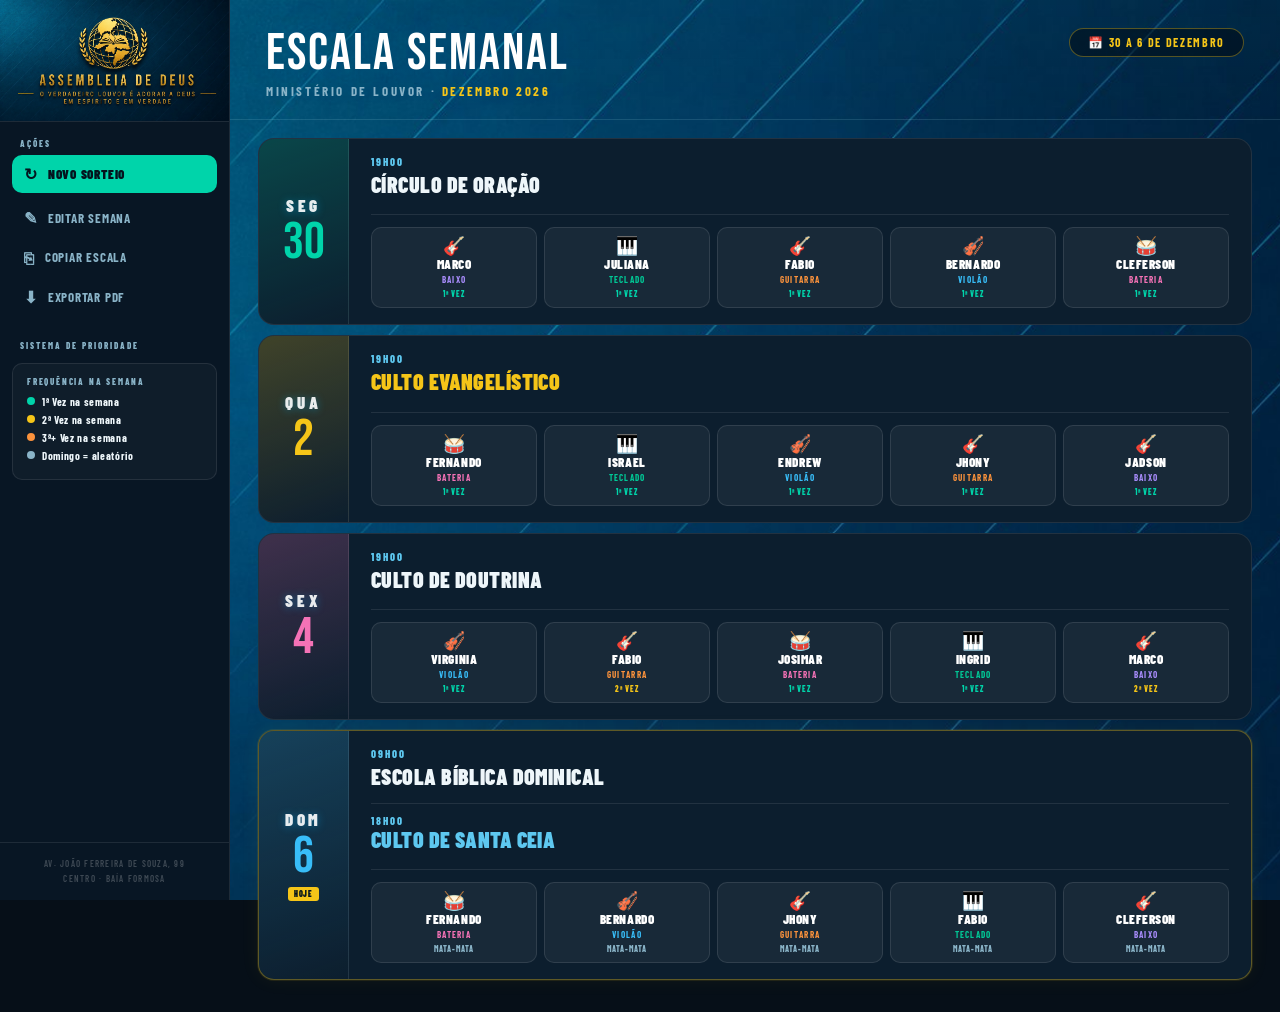
==== index.html @ 4bba41b4 "subindo projeto" ====
<!DOCTYPE html>
<html lang="pt-BR">
<head>
<meta charset="UTF-8">
<meta name="viewport" content="width=device-width, initial-scale=1.0">
<title>Escala Semanal – Assembleia de Deus</title>
<link href="https://fonts.googleapis.com/css2?family=Bebas+Neue&family=Barlow+Condensed:wght@400;600;700;800;900&family=Barlow:wght@400;500;600;700&display=swap" rel="stylesheet">
<link rel="stylesheet" href="style.css">
</head>
<body>

<div class="app-shell">

<!-- ══ SIDEBAR ══ -->
<aside class="sidebar">
  <div class="sidebar-logo" style="padding:0; border-bottom: 1px solid var(--border);">
    <img src="[data-uri]" alt="Assembleia de Deus" style="width:100%; display:block; object-fit:cover; border-radius:0;">
  </div>

  <div class="sidebar-section">
    <div class="sidebar-label">Ações</div>
    <button class="sidebar-btn primary" onclick="gerarEscala()">
      <span class="sb-icon">↻</span> Novo Sorteio
    </button>
    <button class="sidebar-btn" onclick="abrirDrawer()">
      <span class="sb-icon">✎</span> Editar Semana
    </button>
    <button class="sidebar-btn" onclick="copiarEscala()">
      <span class="sb-icon">⎘</span> Copiar Escala
    </button>
    <button class="sidebar-btn" onclick="exportarPDF()">
      <span class="sb-icon">⬇</span> Exportar PDF
    </button>
  </div>

  <div class="sidebar-section">
    <div class="sidebar-label">Sistema de Prioridade</div>
  </div>
  <div class="sidebar-legend">
    <div class="legend-title">Frequência na semana</div>
    <div class="legend-item"><span class="legend-dot" style="background:#00d4aa"></span>1ª Vez na semana</div>
    <div class="legend-item"><span class="legend-dot" style="background:#f5c518"></span>2ª Vez na semana</div>
    <div class="legend-item"><span class="legend-dot" style="background:#fb923c"></span>3ª+ Vez na semana</div>
    <div class="legend-item"><span class="legend-dot" style="background:#8ab4c8"></span>Domingo = aleatório</div>
  </div>

  <div class="sidebar-footer">
    Av. João Ferreira de Souza, 99<br>Centro · Baía Formosa
  </div>
</aside>


<!-- ══ MAIN ══ -->
<div class="main">

  <!-- Mobile Header -->
  <div class="mobile-header">
    <div class="mobile-church">Assembleia de Deus · Baía Formosa</div>
    <div class="mobile-title">ESCALA SEMANAL</div>
    <div class="mobile-meta" id="data-badge-mobile">📅 —</div>
  </div>

  <!-- Desktop Page Header -->
  <div class="page-header">
    <div class="page-header-left">
      <div class="main-title">ESCALA SEMANAL</div>
      <div class="main-subtitle">Ministério de Louvor · <span class="hl" id="mes-label">AGOSTO</span></div>
    </div>
    <div class="main-badge" id="data-badge">📅 —</div>
  </div>

  <!-- Cards -->
  <div class="content-area" id="rows"></div>

</div><!-- /main -->

</div><!-- /app-shell -->

<!-- Mobile Bottom Nav -->
<nav class="mobile-nav">
  <button class="nav-btn primary" onclick="gerarEscala()">
    <span class="nav-icon">↻</span>Sortear
  </button>
  <button class="nav-btn" onclick="abrirDrawer()">
    <span class="nav-icon">✎</span>Editar
  </button>
  <button class="nav-btn" onclick="copiarEscala()">
    <span class="nav-icon">⎘</span>Copiar
  </button>
  <button class="nav-btn" onclick="exportarPDF()">
    <span class="nav-icon">⬇</span>PDF
  </button>
</nav>

<!-- DRAWER DE EDIÇÃO -->
<div class="drawer-overlay" id="drawer-overlay" onclick="fecharDrawerFora(event)">
  <div class="drawer" id="drawer">
    <div class="drawer-header">
      <div class="drawer-title">✎ EDITAR SEMANA</div>
      <button class="drawer-close" onclick="fecharDrawer()">✕</button>
    </div>
    <div class="day-tabs" id="day-tabs"></div>
    <div class="drawer-body" id="drawer-body"></div>
  </div>
</div>

<div class="overlay" id="overlay"></div>
<div id="print-area"></div>
<div class="toast" id="toast"></div>

<script src="script.js"></script>
</body>
</html>
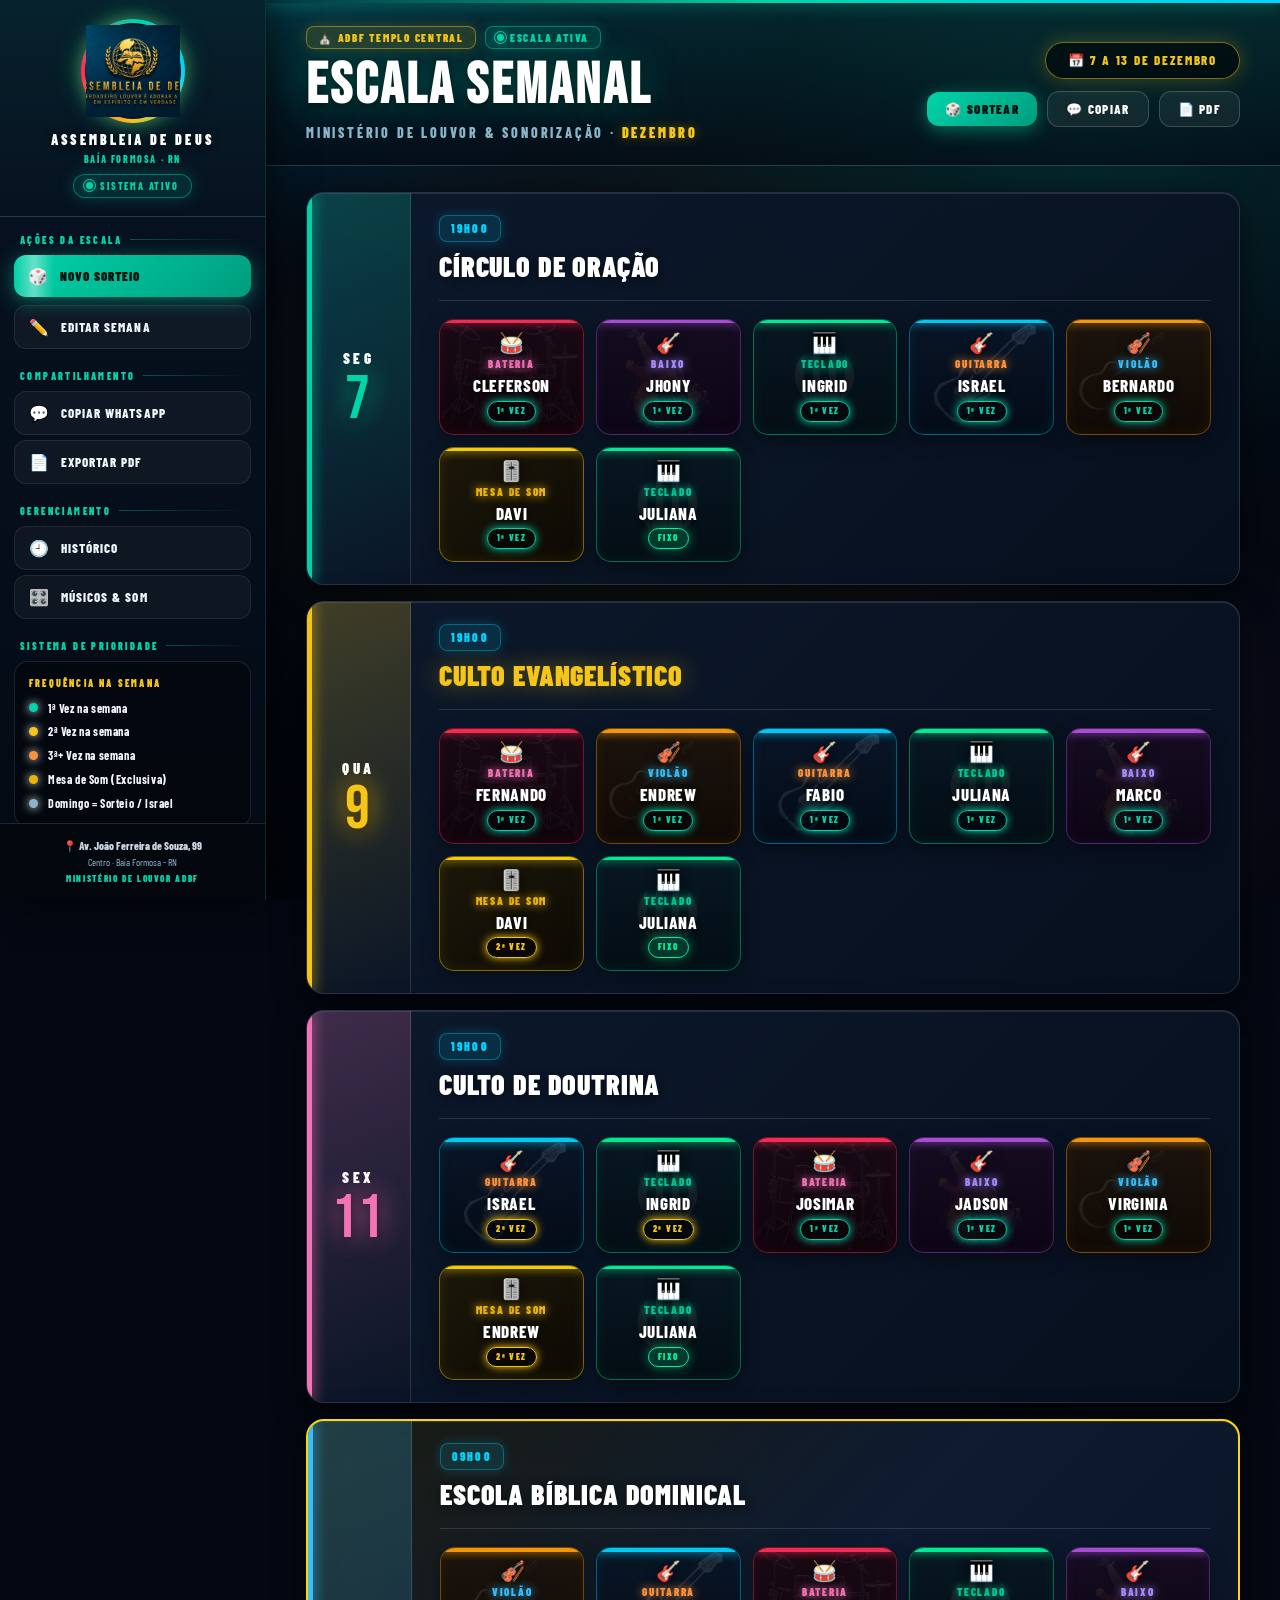
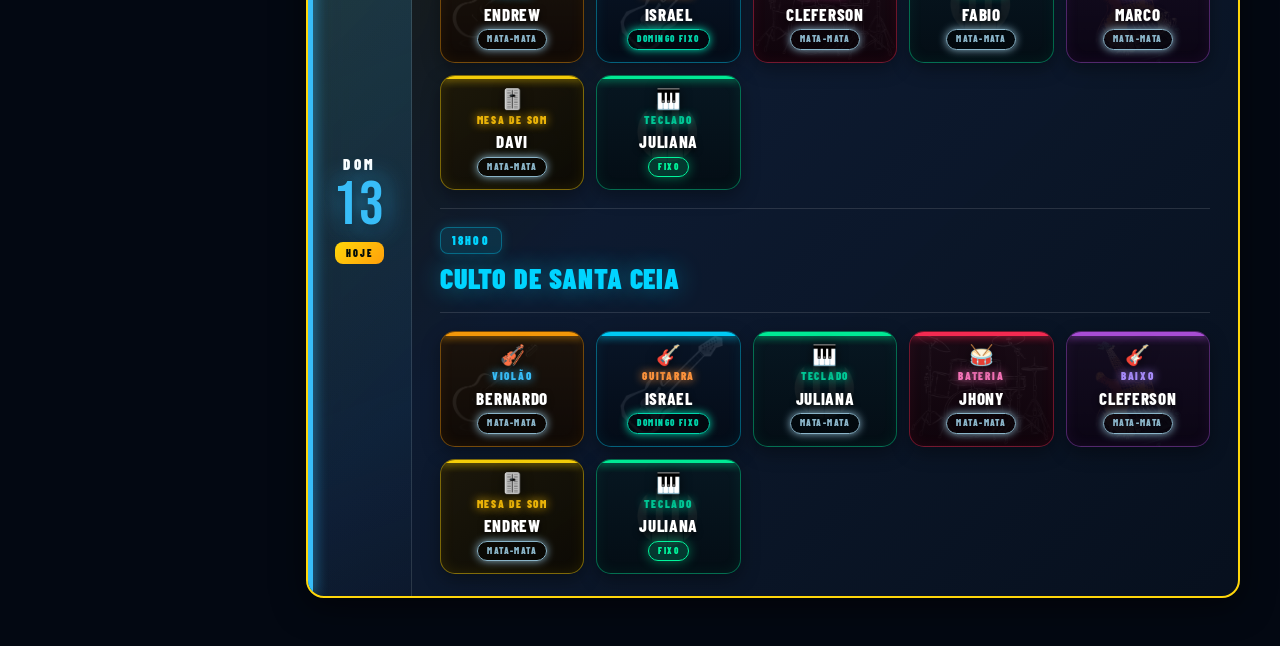
==== commit 6e124318: "Atualizacao visual e animacoes da escala de musicos" ====
--- a/index.html
+++ b/index.html
@@ -4,51 +4,1740 @@
 <meta charset="UTF-8">
 <meta name="viewport" content="width=device-width, initial-scale=1.0">
 <title>Escala Semanal – Assembleia de Deus</title>
-<link href="https://fonts.googleapis.com/css2?family=Bebas+Neue&family=Barlow+Condensed:wght@400;600;700;800;900&family=Barlow:wght@400;500;600;700&display=swap" rel="stylesheet">
+<link href="https://fonts.googleapis.com/css2?family=Bebas+Neue&family=Barlow+Condensed:wght@400;600;700;800;900&family=Barlow:ital,wght@0,400;0,600;0,700;1,400&display=swap" rel="stylesheet">
 <link rel="stylesheet" href="style.css">
+
+<!-- ══ TEMA ULTRA-PROFISSIONAL ANIMADO ADBF PRO ══ -->
+<style id="pro-visual-theme">
+/* ============================================================
+   ASSEMBLEIA DE DEUS · BAÍA FORMOSA - ESCALA DE MÚSICOS
+   ULTRA-PROFESSIONAL NEON GLASS STUDIO v4.0
+============================================================ */
+
+/* ── GOOGLE FONTS ── */
+@import url('https://fonts.googleapis.com/css2?family=Bebas+Neue&family=Barlow+Condensed:wght@400;600;700;800;900&family=Barlow:ital,wght@0,400;0,600;0,700;0,800;1,400&display=swap');
+
+/* ── DESIGN TOKENS ── */
+:root {
+  --teal:          #00d4aa;
+  --teal-glow:     rgba(0, 212, 170, 0.45);
+  --teal-dim:      rgba(0, 212, 170, 0.14);
+  --gold:          #f5c518;
+  --gold-glow:     rgba(245, 197, 24, 0.45);
+  --gold-dim:      rgba(245, 197, 24, 0.14);
+  --blue-lt:       #00d4ff;
+  --blue-glow:     rgba(0, 212, 255, 0.45);
+  --amber:         #ff9f0a;
+  --rose:          #ff2d55;
+  --purple:        #af52de;
+  --orange:        #fb923c;
+  --emerald:       #00f59b;
+  --text:          #f0f6fc;
+  --muted:         #8ab4c8;
+  --border:        rgba(255, 255, 255, 0.12);
+  --border-bright: rgba(255, 255, 255, 0.25);
+  --bg:            #04090f;
+  --bg-card:       rgba(11, 24, 42, 0.88);
+  --bg-card-hover: rgba(16, 32, 56, 0.96);
+  --bg-side:       #060f1c;
+  --radius:        18px;
+  --radius-sm:     12px;
+  --sidebar-w:     266px;
+  --nav-h:         66px;
+  --transition:    0.22s cubic-bezier(0.16, 1, 0.3, 1);
+}
+
+/* ── RESET ── */
+*, *::before, *::after {
+  box-sizing: border-box;
+  margin: 0;
+  padding: 0;
+}
+
+html { height: 100%; }
+
+body {
+  background-color: #030812;
+  background-image:
+    radial-gradient(ellipse 80% 50% at 15% 0%, rgba(0, 212, 255, 0.16) 0%, transparent 60%),
+    radial-gradient(ellipse 70% 60% at 85% 15%, rgba(0, 212, 170, 0.14) 0%, transparent 60%),
+    radial-gradient(ellipse 60% 70% at 50% 50%, rgba(245, 197, 24, 0.08) 0%, transparent 60%),
+    radial-gradient(ellipse 50% 50% at 80% 85%, rgba(175, 82, 222, 0.10) 0%, transparent 60%),
+    linear-gradient(180deg, #050d1a 0%, #02050b 100%);
+  background-attachment: fixed;
+  font-family: 'Barlow', sans-serif;
+  color: var(--text);
+  min-height: 100vh;
+  overflow-x: hidden;
+  line-height: 1.4;
+}
+
+/* ── SCROLLBAR ── */
+::-webkit-scrollbar { width: 6px; height: 6px; }
+::-webkit-scrollbar-track { background: rgba(0,0,0,0.2); }
+::-webkit-scrollbar-thumb { background: rgba(0, 212, 170, 0.35); border-radius: 4px; }
+::-webkit-scrollbar-thumb:hover { background: rgba(0, 212, 170, 0.65); }
+
+/* ── GLOBAL OVERLAY ── */
+.overlay {
+  display: none;
+  position: fixed;
+  inset: 0;
+  background: rgba(0, 0, 0, 0.78);
+  backdrop-filter: blur(10px);
+  z-index: 350;
+}
+.overlay.open { display: block; }
+
+/* ============================================================
+   KEYFRAME ANIMATIONS
+============================================================ */
+
+@keyframes rotateRing {
+  0%   { transform: rotate(0deg); }
+  100% { transform: rotate(360deg); }
+}
+
+@keyframes floatLogo {
+  0%, 100% { transform: translateY(0); }
+  50%       { transform: translateY(-5px); }
+}
+
+@keyframes pulseRadar {
+  0%   { transform: scale(1); opacity: 0.9; }
+  50%  { transform: scale(1.8); opacity: 0; }
+  100% { transform: scale(1); opacity: 0; }
+}
+
+@keyframes pulseDot {
+  0%, 100% { transform: scale(1); opacity: 1; }
+  50%       { transform: scale(1.4); opacity: 0.7; }
+}
+
+@keyframes pulseHoje {
+  0%, 100% {
+    box-shadow: 0 0 0 0 rgba(245, 197, 24, 0.6), 0 0 25px rgba(245, 197, 24, 0.4);
+    transform: scale(1);
+  }
+  50% {
+    box-shadow: 0 0 0 6px rgba(245, 197, 24, 0), 0 0 38px rgba(245, 197, 24, 0.65);
+    transform: scale(1.05);
+  }
+}
+
+@keyframes hojeCardGlow {
+  0%, 100% {
+    box-shadow: 0 0 30px rgba(245, 197, 24, 0.25), inset 0 0 15px rgba(245, 197, 24, 0.06);
+    border-color: rgba(245, 197, 24, 0.65);
+  }
+  50% {
+    box-shadow: 0 0 50px rgba(245, 197, 24, 0.45), inset 0 0 25px rgba(245, 197, 24, 0.14);
+    border-color: rgba(245, 197, 24, 0.95);
+  }
+}
+
+@keyframes laserBorder {
+  0%   { background-position: 0% 50%; }
+  100% { background-position: 200% 50%; }
+}
+
+@keyframes buttonShimmer {
+  0%   { transform: translateX(-120%) rotate(25deg); }
+  35%  { transform: translateX(220%) rotate(25deg); }
+  100% { transform: translateX(220%) rotate(25deg); }
+}
+
+@keyframes bounceToast {
+  0%   { opacity: 0; transform: translateX(-50%) translateY(30px) scale(0.9); }
+  60%  { opacity: 1; transform: translateX(-50%) translateY(-5px) scale(1.03); }
+  100% { opacity: 1; transform: translateX(-50%) translateY(0) scale(1); }
+}
+
+@keyframes modalPop {
+  from { transform: scale(0.92) translateY(16px); opacity: 0; }
+  to   { transform: scale(1) translateY(0); opacity: 1; }
+}
+
+@keyframes slideUp {
+  from { transform: translateY(100%); opacity: 0; }
+  to   { transform: translateY(0); opacity: 1; }
+}
+
+/* ============================================================
+   APP LAYOUT — SIDEBAR & MAIN
+============================================================ */
+.app-shell {
+  display: flex;
+  min-height: 100vh;
+}
+
+/* ── SIDEBAR ── */
+.sidebar {
+  width: var(--sidebar-w);
+  flex-shrink: 0;
+  background: linear-gradient(180deg, #071322 0%, #040a14 100%);
+  border-right: 1.5px solid rgba(0, 212, 170, 0.18);
+  display: flex;
+  flex-direction: column;
+  position: fixed;
+  top: 0; left: 0; bottom: 0;
+  z-index: 100;
+  box-shadow: 6px 0 35px rgba(0, 0, 0, 0.65);
+}
+
+/* Sidebar Brand with Spectacular Glowing Rotating Ring */
+.sidebar-brand {
+  padding: 24px 18px 18px;
+  border-bottom: 1px solid var(--border);
+  display: flex;
+  flex-direction: column;
+  align-items: center;
+  text-align: center;
+  background: linear-gradient(180deg, rgba(0, 212, 170, 0.08) 0%, transparent 100%);
+  position: relative;
+}
+
+.sidebar-logo-wrap {
+  width: 94px;
+  height: 94px;
+  border-radius: 50%;
+  position: relative;
+  margin-bottom: 12px;
+  display: flex;
+  align-items: center;
+  justify-content: center;
+  animation: floatLogo 4.5s ease-in-out infinite;
+}
+
+/* The Animated Vibrant Conic Ring */
+.sidebar-logo-wrap::before {
+  content: '';
+  position: absolute;
+  inset: -5px;
+  border-radius: 50%;
+  background: conic-gradient(
+    from 0deg,
+    #00d4aa 0deg,
+    #00d4ff 90deg,
+    #f5c518 180deg,
+    #ff2d55 270deg,
+    #00d4aa 360deg
+  );
+  animation: rotateRing 3.5s linear infinite;
+  box-shadow: 0 0 25px rgba(0, 212, 170, 0.5), 0 0 15px rgba(245, 197, 24, 0.35);
+  z-index: 1;
+}
+
+/* Inner protective border */
+.sidebar-logo-wrap::after {
+  content: '';
+  position: absolute;
+  inset: -1px;
+  border-radius: 50%;
+  background: #071322;
+  z-index: 2;
+}
+
+.sidebar-logo-wrap img {
+  position: relative;
+  z-index: 3;
+  width: 92px;
+  height: 92px;
+  border-radius: 50%;
+  object-fit: cover;
+  display: block;
+}
+
+.sidebar-church-title {
+  font-family: 'Barlow Condensed', sans-serif;
+  font-size: 14px;
+  font-weight: 900;
+  letter-spacing: 0.22em;
+  text-transform: uppercase;
+  color: #ffffff;
+  text-shadow: 0 2px 10px rgba(0,0,0,0.7);
+}
+
+.sidebar-church-sub {
+  font-family: 'Barlow Condensed', sans-serif;
+  font-size: 10px;
+  font-weight: 800;
+  letter-spacing: 0.16em;
+  text-transform: uppercase;
+  color: var(--teal);
+  margin-top: 2px;
+}
+
+.sidebar-status-pill {
+  display: inline-flex;
+  align-items: center;
+  gap: 7px;
+  background: rgba(0, 212, 170, 0.12);
+  border: 1.5px solid rgba(0, 212, 170, 0.45);
+  border-radius: 100px;
+  padding: 4px 12px;
+  font-family: 'Barlow Condensed', sans-serif;
+  font-size: 10px;
+  font-weight: 800;
+  letter-spacing: 0.18em;
+  text-transform: uppercase;
+  color: var(--teal);
+  margin-top: 8px;
+  box-shadow: 0 0 16px rgba(0, 212, 170, 0.25);
+}
+
+.pulse-dot {
+  width: 7px;
+  height: 7px;
+  border-radius: 50%;
+  background: var(--teal);
+  box-shadow: 0 0 10px var(--teal);
+  animation: pulseDot 1.6s ease-in-out infinite;
+  flex-shrink: 0;
+  position: relative;
+}
+.pulse-dot::after {
+  content: '';
+  position: absolute;
+  inset: -3px;
+  border-radius: 50%;
+  border: 1.5px solid var(--teal);
+  animation: pulseRadar 1.6s ease-out infinite;
+}
+
+/* Sidebar Scrollable Body */
+.sidebar-scrollable {
+  flex: 1;
+  overflow-y: auto;
+  padding: 16px 14px;
+}
+
+.sidebar-section {
+  margin-bottom: 20px;
+}
+
+.sidebar-label {
+  font-family: 'Barlow Condensed', sans-serif;
+  font-size: 10px;
+  font-weight: 900;
+  letter-spacing: 0.24em;
+  text-transform: uppercase;
+  color: var(--teal);
+  margin-bottom: 8px;
+  padding: 0 6px;
+  display: flex;
+  align-items: center;
+  gap: 8px;
+}
+.sidebar-label::after {
+  content: '';
+  flex: 1;
+  height: 1px;
+  background: linear-gradient(90deg, rgba(0, 212, 170, 0.35), transparent);
+}
+
+/* Sidebar Buttons */
+.sidebar-btn {
+  display: flex;
+  align-items: center;
+  gap: 11px;
+  width: 100%;
+  padding: 11px 14px;
+  border-radius: 12px;
+  background: rgba(255, 255, 255, 0.04);
+  border: 1px solid rgba(255, 255, 255, 0.08);
+  font-family: 'Barlow Condensed', sans-serif;
+  font-size: 13px;
+  font-weight: 800;
+  letter-spacing: 0.08em;
+  text-transform: uppercase;
+  color: var(--text);
+  cursor: pointer;
+  transition: all var(--transition);
+  text-align: left;
+  margin-bottom: 5px;
+  position: relative;
+  overflow: hidden;
+}
+.sidebar-btn::before {
+  content: '';
+  position: absolute;
+  left: 0; top: 0; bottom: 0;
+  width: 4px;
+  background: var(--teal);
+  border-radius: 0 4px 4px 0;
+  transform: scaleY(0);
+  transition: transform var(--transition);
+}
+.sidebar-btn:hover {
+  background: rgba(255, 255, 255, 0.10);
+  border-color: rgba(0, 212, 170, 0.45);
+  color: #ffffff;
+  transform: translateX(5px);
+  box-shadow: 0 4px 18px rgba(0,0,0,0.3);
+}
+.sidebar-btn:hover::before {
+  transform: scaleY(1);
+}
+
+/* Primary "Novo Sorteio" Button with Living Glow & Shimmer */
+.sidebar-btn.primary {
+  background: linear-gradient(135deg, #00d4aa 0%, #009d7e 100%);
+  color: #02120e;
+  font-weight: 900;
+  border: none;
+  box-shadow: 0 4px 20px rgba(0, 212, 170, 0.45);
+  margin-bottom: 8px;
+  position: relative;
+}
+.sidebar-btn.primary::after {
+  content: '';
+  position: absolute;
+  top: 0; left: 0; width: 40px; height: 100%;
+  background: linear-gradient(90deg, transparent, rgba(255,255,255,0.4), transparent);
+  animation: buttonShimmer 4s ease-in-out infinite;
+}
+.sidebar-btn.primary:hover {
+  filter: brightness(1.15);
+  transform: translateX(0) translateY(-2px);
+  box-shadow: 0 8px 28px rgba(0, 212, 170, 0.65);
+}
+.sidebar-btn.primary::before { display: none; }
+
+.sidebar-btn.btn-share:hover {
+  border-color: rgba(0, 212, 255, 0.5);
+  background: rgba(0, 212, 255, 0.10);
+}
+.sidebar-btn.btn-share:hover::before {
+  background: var(--blue-lt);
+}
+
+.sidebar-btn .sb-icon {
+  font-size: 16px;
+  flex-shrink: 0;
+  transition: transform var(--transition);
+}
+.sidebar-btn:hover .sb-icon {
+  transform: scale(1.22);
+}
+
+/* Legend block */
+.sidebar-legend {
+  padding: 14px 14px;
+  background: rgba(0, 0, 0, 0.35);
+  border: 1px solid rgba(255, 255, 255, 0.10);
+  border-radius: 14px;
+}
+.legend-title {
+  font-family: 'Barlow Condensed', sans-serif;
+  font-size: 10px;
+  font-weight: 900;
+  letter-spacing: 0.22em;
+  text-transform: uppercase;
+  color: var(--gold);
+  margin-bottom: 10px;
+}
+.legend-item {
+  display: flex;
+  align-items: center;
+  gap: 10px;
+  font-family: 'Barlow Condensed', sans-serif;
+  font-size: 12px;
+  font-weight: 700;
+  letter-spacing: 0.05em;
+  color: var(--text);
+  margin-bottom: 7px;
+}
+.legend-item:last-child { margin-bottom: 0; }
+.legend-dot {
+  width: 9px;
+  height: 9px;
+  border-radius: 50%;
+  flex-shrink: 0;
+  box-shadow: 0 0 10px currentColor;
+}
+
+/* Sidebar Footer */
+.sidebar-footer {
+  padding: 14px 16px;
+  border-top: 1px solid var(--border);
+  font-family: 'Barlow Condensed', sans-serif;
+  text-align: center;
+  background: rgba(0, 0, 0, 0.35);
+}
+.footer-pin { font-size: 11px; font-weight: 800; color: #cbd5e1; }
+.footer-city { font-size: 10px; color: var(--muted); margin-top: 2px; }
+.footer-sub {
+  font-size: 9px;
+  font-weight: 900;
+  letter-spacing: 0.18em;
+  text-transform: uppercase;
+  color: var(--teal);
+  margin-top: 4px;
+}
+
+/* ============================================================
+   MAIN CONTENT & DESKTOP PAGE HEADER
+============================================================ */
+.main {
+  margin-left: var(--sidebar-w);
+  flex: 1;
+  display: flex;
+  flex-direction: column;
+  min-height: 100vh;
+}
+
+.page-header {
+  padding: 26px 40px 22px;
+  border-bottom: 1.5px solid var(--border);
+  background: linear-gradient(180deg, rgba(0, 212, 170, 0.08) 0%, rgba(3, 8, 18, 0.6) 100%);
+  display: flex;
+  align-items: center;
+  justify-content: space-between;
+  gap: 20px;
+  flex-wrap: wrap;
+  position: relative;
+  overflow: hidden;
+}
+
+/* Glowing Top Laser Line */
+.page-header::before {
+  content: '';
+  position: absolute;
+  top: 0; left: 0; right: 0;
+  height: 3px;
+  background: linear-gradient(
+    90deg,
+    transparent 0%,
+    var(--teal) 25%,
+    var(--blue-lt) 50%,
+    var(--gold) 75%,
+    transparent 100%
+  );
+  background-size: 200% 100%;
+  animation: laserBorder 4s linear infinite;
+  box-shadow: 0 0 16px var(--teal);
+}
+
+.page-header-left {
+  display: flex;
+  flex-direction: column;
+  gap: 3px;
+}
+
+.page-header-badges {
+  display: flex;
+  align-items: center;
+  gap: 9px;
+  margin-bottom: 5px;
+}
+
+.church-tag {
+  font-family: 'Barlow Condensed', sans-serif;
+  font-size: 11px;
+  font-weight: 900;
+  letter-spacing: 0.16em;
+  text-transform: uppercase;
+  color: var(--gold);
+  background: rgba(245, 197, 24, 0.14);
+  border: 1.5px solid rgba(245, 197, 24, 0.45);
+  padding: 3px 11px;
+  border-radius: 8px;
+  box-shadow: 0 0 14px rgba(245, 197, 24, 0.2);
+}
+
+.live-tag {
+  font-family: 'Barlow Condensed', sans-serif;
+  font-size: 11px;
+  font-weight: 900;
+  letter-spacing: 0.16em;
+  text-transform: uppercase;
+  color: var(--teal);
+  background: rgba(0, 212, 170, 0.14);
+  border: 1.5px solid rgba(0, 212, 170, 0.45);
+  padding: 3px 11px;
+  border-radius: 8px;
+  display: inline-flex;
+  align-items: center;
+  gap: 6px;
+  box-shadow: 0 0 14px rgba(0, 212, 170, 0.2);
+}
+
+.main-title {
+  font-family: 'Bebas Neue', sans-serif;
+  font-size: 58px;
+  letter-spacing: 0.05em;
+  color: #ffffff;
+  line-height: 1;
+  text-shadow:
+    0 0 35px rgba(0, 212, 170, 0.35),
+    0 2px 8px rgba(0, 0, 0, 0.8);
+}
+
+.main-subtitle {
+  font-family: 'Barlow Condensed', sans-serif;
+  font-size: 14px;
+  font-weight: 800;
+  letter-spacing: 0.20em;
+  text-transform: uppercase;
+  color: var(--muted);
+  margin-top: 5px;
+}
+.main-subtitle .hl {
+  color: var(--gold);
+  font-weight: 900;
+  text-shadow: 0 0 12px rgba(245, 197, 24, 0.4);
+}
+
+.page-header-right {
+  display: flex;
+  flex-direction: column;
+  align-items: flex-end;
+  gap: 12px;
+}
+
+.main-badge {
+  display: inline-flex;
+  align-items: center;
+  gap: 8px;
+  background: rgba(0, 0, 0, 0.55);
+  border: 1.5px solid rgba(245, 197, 24, 0.5);
+  border-radius: 100px;
+  padding: 8px 22px;
+  font-family: 'Barlow Condensed', sans-serif;
+  font-size: 13px;
+  font-weight: 800;
+  letter-spacing: 0.14em;
+  text-transform: uppercase;
+  color: var(--gold);
+  box-shadow: 0 0 20px rgba(245, 197, 24, 0.25);
+}
+
+.header-quick-actions {
+  display: flex;
+  align-items: center;
+  gap: 10px;
+}
+
+.quick-btn {
+  display: inline-flex;
+  align-items: center;
+  gap: 7px;
+  padding: 9px 18px;
+  border-radius: 12px;
+  border: 1.5px solid rgba(255, 255, 255, 0.18);
+  background: rgba(255, 255, 255, 0.06);
+  font-family: 'Barlow Condensed', sans-serif;
+  font-size: 13px;
+  font-weight: 800;
+  letter-spacing: 0.10em;
+  text-transform: uppercase;
+  color: #ffffff;
+  cursor: pointer;
+  transition: all var(--transition);
+}
+.quick-btn:hover {
+  background: rgba(255, 255, 255, 0.15);
+  border-color: var(--teal);
+  color: #ffffff;
+  transform: translateY(-2px);
+  box-shadow: 0 6px 20px rgba(0, 212, 170, 0.35);
+}
+.quick-btn.primary {
+  background: linear-gradient(135deg, #00d4aa 0%, #009d7e 100%);
+  color: #02120e;
+  border: none;
+  font-weight: 900;
+  box-shadow: 0 4px 18px rgba(0, 212, 170, 0.45);
+}
+.quick-btn.primary:hover {
+  filter: brightness(1.15);
+  transform: translateY(-2px);
+  box-shadow: 0 8px 26px rgba(0, 212, 170, 0.65);
+}
+
+/* ============================================================
+   DAY CARDS CONTAINER & DAY CARDS (HIGH-CONTRAST LUXURY)
+============================================================ */
+.content-area {
+  padding: 26px 40px 48px;
+  display: grid;
+  grid-template-columns: 1fr;
+  gap: 16px;
+  flex: 1;
+}
+
+.day-card {
+  background: linear-gradient(135deg, rgba(13, 26, 46, 0.92) 0%, rgba(7, 16, 30, 0.96) 100%);
+  backdrop-filter: blur(24px) saturate(130%);
+  -webkit-backdrop-filter: blur(24px) saturate(130%);
+  border: 1.5px solid rgba(255, 255, 255, 0.12);
+  border-radius: var(--radius);
+  overflow: hidden;
+  box-shadow:
+    0 8px 32px rgba(0, 0, 0, 0.55),
+    inset 0 1px 1px rgba(255, 255, 255, 0.12);
+  transition:
+    transform var(--transition),
+    border-color var(--transition),
+    box-shadow var(--transition);
+  position: relative;
+}
+
+/* Glowing Dynamic Left Accent Bar */
+.day-card::before {
+  content: '';
+  position: absolute;
+  top: 0; left: 0; bottom: 0;
+  width: 5px;
+  background: var(--card-accent, var(--teal));
+  box-shadow: 0 0 14px var(--card-accent, var(--teal));
+  transition: width var(--transition);
+  z-index: 5;
+}
+
+.day-card:hover {
+  border-color: rgba(255, 255, 255, 0.30);
+  box-shadow:
+    0 16px 44px rgba(0, 0, 0, 0.65),
+    0 0 25px rgba(0, 212, 255, 0.18),
+    inset 0 1px 1px rgba(255, 255, 255, 0.20);
+  transform: translateY(-4px);
+}
+.day-card:hover::before {
+  width: 7px;
+}
+
+/* UNMISTAKABLE "HOJE" (TODAY) CARD WITH LIVING BEACON */
+.day-card.hoje {
+  border: 2px solid #ffd60a !important;
+  background: linear-gradient(135deg,
+    rgba(255, 214, 10, 0.10) 0%,
+    rgba(14, 28, 50, 0.94) 40%,
+    rgba(7, 16, 30, 0.98) 100%
+  ) !important;
+  animation: hojeCardGlow 2.8s ease-in-out infinite !important;
+}
+
+.day-card.vazio {
+  opacity: 0.35;
+}
+
+.card-inner {
+  display: flex;
+  align-items: stretch;
+}
+
+/* Day Column (Date & Number) */
+.card-day {
+  width: 104px;
+  flex-shrink: 0;
+  display: flex;
+  flex-direction: column;
+  align-items: center;
+  justify-content: center;
+  padding: 22px 10px;
+  border-right: 1.5px solid var(--border);
+  position: relative;
+  background: linear-gradient(180deg, rgba(255,255,255,0.04) 0%, transparent 100%);
+}
+
+.day-abbr {
+  font-family: 'Barlow Condensed', sans-serif;
+  font-size: 15px;
+  font-weight: 900;
+  letter-spacing: 0.24em;
+  text-transform: uppercase;
+  color: #ffffff;
+  margin-bottom: 2px;
+}
+
+.day-num {
+  font-family: 'Bebas Neue', sans-serif;
+  font-size: 62px;
+  line-height: 0.92;
+  letter-spacing: 0.02em;
+  text-shadow:
+    0 2px 14px rgba(0, 0, 0, 0.7),
+    0 0 25px currentColor;
+}
+
+.hoje-badge {
+  font-family: 'Barlow Condensed', sans-serif;
+  font-size: 10px;
+  font-weight: 900;
+  letter-spacing: 0.18em;
+  background: linear-gradient(135deg, #ffd60a 0%, #ff9f0a 100%);
+  color: #020b08;
+  padding: 4px 11px;
+  border-radius: 8px;
+  margin-top: 8px;
+  text-transform: uppercase;
+  animation: pulseHoje 1.8s infinite;
+}
+
+/* Card Body */
+.card-body {
+  flex: 1;
+  padding: 22px 28px;
+  display: flex;
+  flex-direction: column;
+  justify-content: center;
+}
+
+.event-time {
+  display: inline-flex;
+  align-items: center;
+  gap: 6px;
+  font-family: 'Barlow Condensed', sans-serif;
+  font-size: 12px;
+  font-weight: 900;
+  letter-spacing: 0.18em;
+  color: var(--blue-lt);
+  text-transform: uppercase;
+  background: rgba(0, 212, 255, 0.12);
+  border: 1.5px solid rgba(0, 212, 255, 0.35);
+  padding: 4px 11px;
+  border-radius: 8px;
+  width: fit-content;
+  margin-bottom: 8px;
+  box-shadow: 0 0 12px rgba(0, 212, 255, 0.2);
+}
+
+.event-name {
+  font-family: 'Barlow Condensed', sans-serif;
+  font-size: 28px;
+  font-weight: 900;
+  letter-spacing: 0.03em;
+  text-transform: uppercase;
+  line-height: 1.15;
+  color: #ffffff;
+  text-shadow: 0 2px 10px rgba(0,0,0,0.5);
+}
+.event-name.hl-gold { color: var(--gold); text-shadow: 0 0 24px rgba(245,197,24,0.45); }
+.event-name.hl-blue { color: var(--blue-lt); text-shadow: 0 0 24px rgba(0,212,255,0.45); }
+.event-name.hl-teal { color: var(--teal); text-shadow: 0 0 24px rgba(0,212,170,0.45); }
+
+.pregacao.obs-block {
+  display: inline-flex;
+  align-items: flex-start;
+  gap: 9px;
+  background: rgba(245, 197, 24, 0.10);
+  border: 1.5px solid rgba(245, 197, 24, 0.35);
+  border-left: 4px solid var(--gold);
+  border-radius: 0 10px 10px 0;
+  padding: 8px 15px;
+  font-family: 'Barlow Condensed', sans-serif;
+  font-size: 14px;
+  font-weight: 700;
+  letter-spacing: 0.04em;
+  color: #fffbeb;
+  margin-top: 10px;
+  width: fit-content;
+  max-width: 100%;
+}
+.pregacao strong {
+  color: #ffd60a;
+  font-weight: 900;
+}
+
+.second-event {
+  margin-top: 18px;
+  padding-top: 18px;
+  border-top: 1px solid var(--border);
+}
+
+.sem-eventos {
+  font-family: 'Barlow Condensed', sans-serif;
+  font-size: 15px;
+  font-style: italic;
+  color: rgba(255, 255, 255, 0.35);
+  letter-spacing: 0.12em;
+  text-transform: uppercase;
+}
+
+/* ============================================================
+   MUSICIAN CHIPS / BADGES (THE STAR OF THE SHOW!)
+============================================================ */
+.musicos-section {
+  display: grid;
+  grid-template-columns: repeat(auto-fill, minmax(136px, 1fr));
+  gap: 12px;
+  margin-top: 18px;
+  padding-top: 18px;
+  border-top: 1.5px solid var(--border);
+}
+
+.musico-badge {
+  display: flex;
+  flex-direction: column;
+  align-items: center;
+  justify-content: center;
+  gap: 4px;
+  padding: 12px 10px;
+  background: linear-gradient(160deg, rgba(16, 32, 54, 0.92) 0%, rgba(8, 18, 32, 0.98) 100%);
+  backdrop-filter: blur(14px);
+  border: 1.5px solid var(--inst-border, rgba(255, 255, 255, 0.18));
+  border-radius: 15px;
+  min-height: 92px;
+  cursor: pointer;
+  transition: all var(--transition);
+  position: relative;
+  overflow: hidden;
+  box-shadow:
+    0 6px 18px rgba(0, 0, 0, 0.35),
+    inset 0 0 14px var(--inst-glow-dim, rgba(255,255,255,0.02));
+  user-select: none;
+}
+
+/* Colored Top Accent Bar with Luminous Glow */
+.musico-badge::before {
+  content: '';
+  position: absolute;
+  top: 0; left: 0; right: 0;
+  height: 3.5px;
+  background: var(--inst-color, var(--teal));
+  box-shadow: 0 0 10px var(--inst-color, var(--teal));
+  opacity: 0.95;
+  transition: height var(--transition);
+}
+
+/* Glowing Hover Light Reflection */
+.musico-badge::after {
+  content: '';
+  position: absolute;
+  top: 0; left: -120%; bottom: 0;
+  width: 60%;
+  background: linear-gradient(90deg, transparent, rgba(255, 255, 255, 0.18), transparent);
+  transition: left 0.5s ease;
+  pointer-events: none;
+}
+
+/* SPECTACULAR HOVER EFFECT */
+.musico-badge:hover {
+  transform: translateY(-7px) scale(1.04);
+  border-color: var(--inst-color, var(--teal));
+  box-shadow:
+    0 14px 34px rgba(0, 0, 0, 0.65),
+    0 0 25px var(--inst-glow, rgba(0, 212, 170, 0.45));
+  background: linear-gradient(160deg, rgba(22, 44, 74, 0.98) 0%, rgba(12, 24, 44, 1) 100%);
+  z-index: 5;
+}
+.musico-badge:hover::before {
+  height: 5px;
+}
+.musico-badge:hover::after {
+  left: 150%;
+}
+
+.musico-icon {
+  font-size: 20px;
+  line-height: 1;
+  transition: transform var(--transition);
+  filter: drop-shadow(0 2px 6px rgba(0,0,0,0.6));
+}
+.musico-badge:hover .musico-icon {
+  transform: scale(1.25) rotate(-6deg);
+}
+
+.musico-inst {
+  font-family: 'Barlow Condensed', sans-serif;
+  font-size: 11px;
+  font-weight: 900;
+  letter-spacing: 0.16em;
+  text-transform: uppercase;
+  text-shadow: 0 0 10px currentColor;
+}
+
+.musico-name {
+  font-family: 'Barlow Condensed', sans-serif;
+  font-size: 17px;
+  font-weight: 800;
+  letter-spacing: 0.04em;
+  color: #ffffff;
+  text-transform: uppercase;
+  text-align: center;
+  line-height: 1.15;
+  margin: 1px 0;
+  text-shadow: 0 2px 6px rgba(0, 0, 0, 0.8);
+}
+
+.musico-vez {
+  font-family: 'Barlow Condensed', sans-serif;
+  font-size: 9px;
+  font-weight: 900;
+  letter-spacing: 0.16em;
+  text-transform: uppercase;
+  padding: 3px 9px;
+  border-radius: 100px;
+  background: rgba(0, 0, 0, 0.4);
+  border: 1.5px solid currentColor;
+  box-shadow: 0 0 8px currentColor;
+}
+.musico-vez.fixo {
+  background: rgba(0, 245, 155, 0.18);
+  border-color: #00f59b !important;
+  color: #00f59b !important;
+  box-shadow: 0 0 12px rgba(0, 245, 155, 0.45);
+}
+
+/* INDIVIDUAL INSTRUMENT STYLES (NEON LUXURY SIGNATURES) */
+.musico-badge.inst-guitarra,
+.musico-badge.inst-guitarra-2 {
+  --inst-color: #00d4ff;
+  --inst-border: rgba(0, 212, 255, 0.40);
+  --inst-glow: rgba(0, 212, 255, 0.45);
+  --inst-glow-dim: rgba(0, 212, 255, 0.08);
+  background-image:
+    linear-gradient(180deg, rgba(10, 24, 44, 0.88) 0%, rgba(4, 12, 24, 0.94) 100%),
+    url('guitarra_bg.jpg');
+  background-size: cover;
+  background-position: center;
+}
+
+.musico-badge.inst-teclado {
+  --inst-color: #00f59b;
+  --inst-border: rgba(0, 245, 155, 0.40);
+  --inst-glow: rgba(0, 245, 155, 0.45);
+  --inst-glow-dim: rgba(0, 245, 155, 0.08);
+  background-image:
+    linear-gradient(180deg, rgba(8, 26, 38, 0.88) 0%, rgba(4, 14, 22, 0.94) 100%),
+    url('teclado_bg.jpg');
+  background-size: cover;
+  background-position: center;
+}
+
+.musico-badge.inst-bateria {
+  --inst-color: #ff2d55;
+  --inst-border: rgba(255, 45, 85, 0.40);
+  --inst-glow: rgba(255, 45, 85, 0.45);
+  --inst-glow-dim: rgba(255, 45, 85, 0.08);
+  background-image:
+    linear-gradient(180deg, rgba(28, 12, 24, 0.88) 0%, rgba(16, 4, 12, 0.94) 100%),
+    url('bateria_bg.jpg');
+  background-size: cover;
+  background-position: center;
+}
+
+.musico-badge.inst-violao {
+  --inst-color: #ff9f0a;
+  --inst-border: rgba(255, 159, 10, 0.40);
+  --inst-glow: rgba(255, 159, 10, 0.45);
+  --inst-glow-dim: rgba(255, 159, 10, 0.08);
+  background-image:
+    linear-gradient(180deg, rgba(26, 18, 10, 0.88) 0%, rgba(14, 8, 4, 0.94) 100%),
+    url('violao_bg.jpg');
+  background-size: cover;
+  background-position: center;
+}
+
+.musico-badge.inst-baixo {
+  --inst-color: #af52de;
+  --inst-border: rgba(175, 82, 222, 0.40);
+  --inst-glow: rgba(175, 82, 222, 0.45);
+  --inst-glow-dim: rgba(175, 82, 222, 0.08);
+  background-image:
+    linear-gradient(180deg, rgba(20, 12, 34, 0.88) 0%, rgba(10, 4, 20, 0.94) 100%),
+    url('baixo_bg.jpg');
+  background-size: cover;
+  background-position: center;
+}
+
+.musico-badge.inst-mesa-de-som {
+  --inst-color: #ffd60a;
+  --inst-border: rgba(255, 214, 10, 0.45);
+  --inst-glow: rgba(255, 214, 10, 0.45);
+  --inst-glow-dim: rgba(255, 214, 10, 0.10);
+  background: linear-gradient(145deg, rgba(30, 24, 8, 0.92) 0%, rgba(12, 10, 4, 0.98) 100%);
+  border-color: rgba(255, 214, 10, 0.45);
+}
+.musico-badge.inst-mesa-de-som:hover {
+  border-color: #ffd60a;
+  box-shadow:
+    0 14px 34px rgba(0, 0, 0, 0.65),
+    0 0 28px rgba(255, 214, 10, 0.5);
+}
+
+/* Festividade Section */
+.festividade-section { margin-top: 18px; }
+.festividade-section .musicos-section {
+  margin-top: 8px;
+  padding-top: 0;
+  border-top: 0;
+}
+.festividade-label {
+  display: inline-flex;
+  align-items: center;
+  width: fit-content;
+  font-family: 'Barlow Condensed', sans-serif;
+  font-size: 13px;
+  font-weight: 900;
+  letter-spacing: 0.18em;
+  text-transform: uppercase;
+  color: var(--gold);
+  background: rgba(245, 197, 24, 0.14);
+  border: 1.5px solid rgba(245, 197, 24, 0.40);
+  border-radius: 8px;
+  padding: 5px 13px;
+  box-shadow: 0 0 16px rgba(245, 197, 24, 0.22);
+}
+.festividade-section .musico-badge {
+  border-color: rgba(245, 197, 24, 0.35);
+  background: rgba(245, 197, 24, 0.06);
+  cursor: default;
+}
+
+/* Sunday Hymns */
+.hinos-block {
+  margin-top: 16px;
+  background: rgba(245, 197, 24, 0.05);
+  border: 1.5px solid rgba(245, 197, 24, 0.30);
+  border-radius: 14px;
+  padding: 15px 20px;
+}
+.hinos-label {
+  font-family: 'Barlow Condensed', sans-serif;
+  font-size: 12px;
+  font-weight: 900;
+  letter-spacing: 0.20em;
+  text-transform: uppercase;
+  color: var(--gold);
+  margin-bottom: 8px;
+}
+.hino-item {
+  font-family: 'Barlow', sans-serif;
+  font-size: 14px;
+  font-weight: 700;
+  color: #f1f5f9;
+  display: flex;
+  align-items: center;
+  gap: 10px;
+  margin-bottom: 6px;
+}
+.hino-num {
+  width: 22px;
+  height: 22px;
+  border-radius: 50%;
+  background: var(--gold);
+  color: #020b08;
+  font-family: 'Bebas Neue', sans-serif;
+  font-size: 14px;
+  display: inline-flex;
+  align-items: center;
+  justify-content: center;
+  flex-shrink: 0;
+  font-weight: bold;
+}
+
+/* ============================================================
+   BUTTONS & DRAWER
+============================================================ */
+.btn {
+  display: inline-flex;
+  align-items: center;
+  justify-content: center;
+  gap: 8px;
+  padding: 11px 20px;
+  border-radius: 12px;
+  font-family: 'Barlow Condensed', sans-serif;
+  font-size: 13px;
+  font-weight: 800;
+  letter-spacing: 0.08em;
+  text-transform: uppercase;
+  cursor: pointer;
+  transition: all var(--transition);
+  border: 1.5px solid rgba(255, 255, 255, 0.15);
+  background: rgba(255, 255, 255, 0.06);
+  color: #e2e8f0;
+  outline: none;
+}
+.btn:hover {
+  background: rgba(255, 255, 255, 0.15);
+  border-color: rgba(255, 255, 255, 0.30);
+  color: #ffffff;
+  transform: translateY(-2px);
+}
+.btn.primary {
+  background: linear-gradient(135deg, #00d4aa 0%, #009d7e 100%);
+  color: #02120e;
+  border: none;
+  font-weight: 900;
+  box-shadow: 0 4px 18px rgba(0, 212, 170, 0.45);
+}
+.btn.primary:hover {
+  filter: brightness(1.15);
+  transform: translateY(-2px);
+  box-shadow: 0 8px 26px rgba(0, 212, 170, 0.65);
+}
+.btn.danger {
+  background: rgba(255, 45, 85, 0.15);
+  border-color: rgba(255, 45, 85, 0.45);
+  color: #fca5a5;
+}
+.btn.danger:hover {
+  background: rgba(255, 45, 85, 0.30);
+  color: #ffffff;
+}
+
+/* ============================================================
+   DRAWER (EDITAR SEMANA)
+============================================================ */
+.drawer-overlay {
+  display: none;
+  position: fixed;
+  inset: 0;
+  background: rgba(2, 6, 14, 0.85);
+  backdrop-filter: blur(12px);
+  z-index: 400;
+  align-items: flex-end;
+  justify-content: center;
+}
+.drawer-overlay.open { display: flex; }
+
+.drawer {
+  background: linear-gradient(180deg, #102640 0%, #081628 100%);
+  border: 1.5px solid rgba(255, 255, 255, 0.16);
+  border-radius: 26px 26px 0 0;
+  width: 100%;
+  max-width: 680px;
+  max-height: 92vh;
+  overflow: hidden;
+  display: flex;
+  flex-direction: column;
+  animation: slideUp 0.35s cubic-bezier(0.16, 1, 0.3, 1) both;
+  box-shadow: 0 -12px 60px rgba(0, 0, 0, 0.75);
+}
+
+.drawer-header {
+  padding: 20px 26px 16px;
+  display: flex;
+  align-items: center;
+  justify-content: space-between;
+  border-bottom: 1px solid var(--border);
+  flex-shrink: 0;
+}
+.drawer-title {
+  font-family: 'Bebas Neue', sans-serif;
+  font-size: 32px;
+  letter-spacing: 0.06em;
+  color: #ffffff;
+}
+.drawer-close {
+  background: rgba(255, 255, 255, 0.08);
+  border: 1px solid rgba(255, 255, 255, 0.15);
+  color: var(--muted);
+  width: 36px;
+  height: 36px;
+  border-radius: 50%;
+  font-size: 18px;
+  cursor: pointer;
+  display: flex;
+  align-items: center;
+  justify-content: center;
+  transition: all var(--transition);
+}
+.drawer-close:hover {
+  background: rgba(255, 255, 255, 0.22);
+  color: #fff;
+  transform: rotate(90deg);
+}
+
+.day-tabs {
+  display: flex;
+  overflow-x: auto;
+  flex-shrink: 0;
+  border-bottom: 1.5px solid var(--border);
+  scrollbar-width: none;
+}
+.day-tabs::-webkit-scrollbar { display: none; }
+
+.day-tab {
+  flex-shrink: 0;
+  padding: 13px 18px;
+  cursor: pointer;
+  font-family: 'Barlow Condensed', sans-serif;
+  font-size: 13px;
+  font-weight: 800;
+  letter-spacing: 0.14em;
+  text-transform: uppercase;
+  color: var(--muted);
+  border-bottom: 3.5px solid transparent;
+  transition: all var(--transition);
+  display: flex;
+  flex-direction: column;
+  align-items: center;
+  gap: 3px;
+  background: none;
+  border-top: none;
+  border-left: none;
+  border-right: none;
+}
+.day-tab:hover { color: #fff; }
+.day-tab.active {
+  color: #ffffff;
+  border-bottom-color: var(--teal);
+}
+.day-tab .tab-abbr { font-size: 14px; font-weight: 900; }
+.day-tab .tab-badge {
+  font-size: 10px;
+  padding: 2px 8px;
+  border-radius: 100px;
+  background: rgba(255, 255, 255, 0.08);
+  color: var(--muted);
+  font-weight: 700;
+}
+.day-tab.has-events .tab-badge {
+  background: rgba(0, 212, 170, 0.22);
+  color: var(--teal);
+}
+
+.drawer-body {
+  flex: 1;
+  overflow-y: auto;
+  padding: 24px 26px 36px;
+}
+
+/* Drawer Events & Fields */
+.dday-header { display: flex; align-items: center; gap: 12px; margin-bottom: 18px; }
+.dday-dot { width: 13px; height: 13px; border-radius: 50%; flex-shrink: 0; box-shadow: 0 0 10px currentColor; }
+.dday-name { font-family: 'Bebas Neue', sans-serif; font-size: 28px; letter-spacing: 0.06em; color: #fff; }
+.dday-vis-badge {
+  font-family: 'Barlow Condensed', sans-serif; font-size: 11px; font-weight: 800;
+  letter-spacing: 0.14em; text-transform: uppercase; padding: 4px 10px;
+  border-radius: 100px; border: 1.5px solid;
+}
+.dday-vis-badge.shown { border-color: var(--teal); color: var(--teal); background: var(--teal-dim); }
+.dday-vis-badge.hidden { border-color: var(--muted); color: var(--muted); background: rgba(255, 255, 255, 0.05); }
+
+.dday-cfg { display: flex; gap: 12px; margin-bottom: 18px; flex-wrap: wrap; }
+.dday-field { display: flex; flex-direction: column; gap: 5px; }
+.dday-field label {
+  font-family: 'Barlow Condensed', sans-serif; font-size: 11px; font-weight: 800;
+  letter-spacing: 0.16em; text-transform: uppercase; color: var(--muted);
+}
+.dday-field input, .dday-field select {
+  padding: 10px 14px; border-radius: 10px;
+  background: rgba(255, 255, 255, 0.08); border: 1.5px solid rgba(255, 255, 255, 0.16);
+  color: var(--text); font-family: 'Barlow', sans-serif; font-size: 14px;
+  outline: none; transition: border var(--transition);
+}
+.dday-field input:focus, .dday-field select:focus {
+  border-color: var(--teal);
+  box-shadow: 0 0 0 3px rgba(0, 212, 170, 0.15);
+}
+.dday-field select option { background: #162c44; }
+.dday-field.num { width: 85px; }
+.dday-field.accent { flex: 1; min-width: 130px; }
+
+.toggle-row {
+  display: flex; align-items: center; justify-content: space-between;
+  background: rgba(255, 255, 255, 0.05); border: 1.5px solid rgba(255, 255, 255, 0.08);
+  border-radius: 12px; padding: 12px 16px; margin-bottom: 16px; cursor: pointer; user-select: none;
+}
+.toggle-row span {
+  font-family: 'Barlow Condensed', sans-serif; font-size: 14px;
+  font-weight: 800; letter-spacing: 0.10em; text-transform: uppercase; color: var(--text);
+}
+.toggle-sw {
+  width: 42px; height: 24px; border-radius: 100px;
+  background: rgba(255, 255, 255, 0.16); position: relative; transition: background var(--transition); flex-shrink: 0;
+}
+.toggle-sw.on { background: var(--teal); }
+.toggle-sw::after {
+  content: ''; position: absolute; top: 3px; left: 3px;
+  width: 18px; height: 18px; border-radius: 50%; background: #fff; transition: left var(--transition);
+}
+.toggle-sw.on::after { left: 21px; }
+
+.dday-ev-sec-label {
+  font-family: 'Barlow Condensed', sans-serif; font-size: 12px; font-weight: 900;
+  letter-spacing: 0.18em; text-transform: uppercase; color: var(--teal); margin-bottom: 10px;
+}
+.dday-ev-list { display: flex; flex-direction: column; gap: 12px; margin-bottom: 14px; }
+
+.dday-ev-card {
+  background: rgba(0, 0, 0, 0.35);
+  border: 1.5px solid rgba(255, 255, 255, 0.12);
+  border-radius: 16px; padding: 18px;
+  transition: border-color var(--transition);
+}
+.dday-ev-card:hover { border-color: rgba(255, 255, 255, 0.22); }
+.dday-ev-card-hdr {
+  display: flex; align-items: center; justify-content: space-between;
+  margin-bottom: 12px; padding-bottom: 8px; border-bottom: 1px solid rgba(255, 255, 255, 0.08);
+}
+.dday-ev-card-num {
+  font-family: 'Barlow Condensed', sans-serif; font-size: 14px;
+  font-weight: 900; letter-spacing: 0.12em; text-transform: uppercase; color: var(--gold);
+}
+.dday-ev-rm {
+  background: none; border: none; color: #fca5a5;
+  font-family: 'Barlow Condensed', sans-serif; font-size: 13px;
+  font-weight: 800; text-transform: uppercase; cursor: pointer;
+}
+.dday-ev-rm:hover { color: var(--rose); text-decoration: underline; }
+
+.dday-ev-row { display: grid; grid-template-columns: 120px 1fr; gap: 12px; margin-bottom: 12px; }
+@media (max-width: 480px) { .dday-ev-row { grid-template-columns: 1fr; } }
+.dday-ev-row-full { width: 100%; margin-bottom: 12px; }
+.dday-ev-actions { display: flex; align-items: center; gap: 10px; flex-wrap: wrap; margin-top: 14px; }
+
+.event-toggle {
+  padding: 8px 14px; font-size: 12px; font-family: 'Barlow Condensed', sans-serif;
+  font-weight: 800; letter-spacing: 0.08em; text-transform: uppercase;
+  border-radius: 10px; background: rgba(255, 255, 255, 0.06);
+  border: 1.5px solid rgba(255, 255, 255, 0.12); color: var(--muted);
+  cursor: pointer; transition: all var(--transition);
+}
+.event-toggle.on {
+  background: rgba(0, 212, 170, 0.18); border-color: var(--teal);
+  color: var(--teal); box-shadow: 0 0 14px rgba(0, 212, 170, 0.25);
+}
+.event-toggle.fest.on {
+  background: rgba(245, 197, 24, 0.18); border-color: var(--gold);
+  color: var(--gold); box-shadow: 0 0 14px rgba(245, 197, 24, 0.25);
+}
+
+.drawer-actions {
+  display: flex; align-items: center; justify-content: space-between;
+  gap: 14px; margin-top: 24px; padding-top: 20px; border-top: 1.5px solid var(--border);
+}
+.drawer-actions .btn { flex: 1; padding: 14px; font-size: 15px; }
+
+/* ============================================================
+   MODALS (SUBSTITUIÇÃO, HISTÓRICO, BANCO DE MÚSICOS)
+============================================================ */
+.modal-subst-overlay {
+  position: fixed; inset: 0; background: rgba(2, 6, 14, 0.88);
+  backdrop-filter: blur(14px); z-index: 500;
+  display: flex; align-items: center; justify-content: center; padding: 18px;
+}
+.modal-subst-box {
+  background: linear-gradient(180deg, #102640 0%, #081628 100%);
+  border: 1.5px solid rgba(255, 255, 255, 0.16); border-radius: 22px;
+  width: 100%; max-width: 450px;
+  box-shadow: 0 25px 60px rgba(0, 0, 0, 0.75), 0 0 35px rgba(0, 212, 170, 0.15);
+  overflow: hidden; animation: modalPop 0.25s cubic-bezier(0.16, 1, 0.3, 1) both;
+}
+.modal-subst-header {
+  padding: 22px 26px 18px; border-bottom: 2px solid var(--teal);
+  position: relative; background: rgba(255, 255, 255, 0.03);
+}
+.modal-subst-inst-badge {
+  display: inline-flex; align-items: center; gap: 7px;
+  font-family: 'Barlow Condensed', sans-serif; font-size: 12px; font-weight: 900;
+  letter-spacing: 0.16em; text-transform: uppercase; padding: 4px 12px;
+  border-radius: 100px; margin-bottom: 8px; border: 1.5px solid currentColor;
+}
+.modal-subst-title { font-family: 'Bebas Neue', sans-serif; font-size: 28px; color: #fff; }
+.modal-subst-atual { font-family: 'Barlow Condensed', sans-serif; font-size: 14px; color: var(--muted); margin-top: 4px; }
+.modal-subst-atual strong { color: #fff; font-weight: 800; }
+.modal-subst-close {
+  position: absolute; top: 18px; right: 18px; width: 34px; height: 34px;
+  border-radius: 50%; background: rgba(255, 255, 255, 0.08); border: 1px solid rgba(255, 255, 255, 0.15);
+  color: var(--muted); font-size: 16px; cursor: pointer; display: flex; align-items: center; justify-content: center;
+}
+.modal-subst-close:hover { background: rgba(255, 255, 255, 0.2); color: #fff; }
+.modal-subst-lista { padding: 18px 24px 24px; display: flex; flex-direction: column; gap: 9px; max-height: 380px; overflow-y: auto; }
+.modal-subst-item {
+  display: flex; align-items: center; gap: 14px; padding: 14px 18px; border-radius: 14px;
+  background: rgba(255, 255, 255, 0.05); border: 1.5px solid rgba(255, 255, 255, 0.10);
+  color: #ffffff; font-family: 'Barlow Condensed', sans-serif; font-size: 16px; font-weight: 800;
+  cursor: pointer; transition: all var(--transition); text-align: left; width: 100%;
+}
+.modal-subst-item:hover {
+  background: rgba(0, 212, 170, 0.15); border-color: var(--teal);
+  transform: translateX(6px); box-shadow: 0 4px 18px rgba(0, 212, 170, 0.18);
+}
+.modal-subst-icon { font-size: 22px; }
+.modal-subst-nome { flex: 1; font-size: 18px; font-weight: 800; text-transform: uppercase; }
+
+/* Histórico Modal */
+.historico-modal {
+  display: none; position: fixed; inset: 0; background: rgba(2, 6, 14, 0.88);
+  backdrop-filter: blur(14px); z-index: 450; padding: 20px; overflow-y: auto;
+}
+.historico-card {
+  max-width: 720px; margin: 40px auto; background: linear-gradient(180deg, #102640 0%, #081628 100%);
+  border: 1.5px solid rgba(255, 255, 255, 0.14); border-radius: 24px; padding: 32px 36px;
+  box-shadow: 0 28px 70px rgba(0, 0, 0, 0.75); animation: modalPop 0.25s cubic-bezier(0.16, 1, 0.3, 1) both;
+}
+.modal-top {
+  display: flex; align-items: center; justify-content: space-between; gap: 16px;
+  padding-bottom: 22px; border-bottom: 1.5px solid var(--border); margin-bottom: 22px; flex-wrap: wrap;
+}
+.modal-kicker { font-family: 'Barlow Condensed', sans-serif; font-size: 12px; font-weight: 900; letter-spacing: 0.18em; text-transform: uppercase; color: var(--teal); }
+.historico-card h2 { font-family: 'Bebas Neue', sans-serif; font-size: 38px; color: #fff; }
+.modal-actions { display: flex; align-items: center; gap: 10px; }
+.primary-action-btn {
+  padding: 10px 20px; border-radius: 12px; font-family: 'Barlow Condensed', sans-serif;
+  font-size: 13px; font-weight: 800; letter-spacing: 0.08em; text-transform: uppercase; cursor: pointer;
+}
+.primary-action-btn.ghost-btn { background: rgba(255, 255, 255, 0.08); border: 1.5px solid rgba(255, 255, 255, 0.15); color: #fff; }
+.primary-action-btn.danger-btn { background: rgba(255, 45, 85, 0.18); border: 1.5px solid rgba(255, 45, 85, 0.45); color: #fca5a5; }
+
+#historicoConteudo { display: flex; flex-direction: column; gap: 9px; max-height: 420px; overflow-y: auto; }
+.historico-item {
+  display: flex; align-items: center; justify-content: space-between; width: 100%;
+  padding: 16px 22px; border-radius: 14px; background: rgba(255, 255, 255, 0.05);
+  border: 1.5px solid rgba(255, 255, 255, 0.09); cursor: pointer; transition: all var(--transition); text-align: left;
+}
+.historico-item:hover {
+  background: rgba(0, 212, 170, 0.12); border-color: var(--teal); transform: translateX(6px);
+}
+.historico-num { font-family: 'Barlow Condensed', sans-serif; font-size: 18px; font-weight: 900; color: var(--gold); }
+.historico-data { font-family: 'Barlow', sans-serif; font-size: 14px; color: var(--text); }
+.historico-meta { font-family: 'Barlow Condensed', sans-serif; font-size: 13px; font-weight: 800; color: var(--muted); text-transform: uppercase; }
+
+/* Instrumentos Modal */
+.instrumentos-modal-body { display: grid; grid-template-columns: 220px 1fr; gap: 22px; }
+@media (max-width: 620px) { .instrumentos-modal-body { grid-template-columns: 1fr; } }
+.instrumento-item {
+  padding: 14px 16px; border-radius: 12px; background: rgba(255, 255, 255, 0.05);
+  border: 1.5px solid rgba(255, 255, 255, 0.10); margin-bottom: 7px; cursor: pointer;
+  transition: all var(--transition); font-family: 'Barlow Condensed', sans-serif; font-size: 15px;
+  font-weight: 800; display: flex; justify-content: space-between; align-items: center; color: var(--text);
+}
+.instrumento-item:hover, .instrumento-item.active {
+  background: rgba(0, 212, 170, 0.18); border-color: var(--teal); color: #fff;
+  box-shadow: 0 0 16px rgba(0, 212, 170, 0.25);
+}
+.instrumento-admin { padding: 20px 24px; background: rgba(0, 0, 0, 0.35); border: 1.5px solid var(--border); border-radius: 16px; }
+.instrumento-admin h3 { font-family: 'Bebas Neue', sans-serif; font-size: 30px; color: var(--gold); margin-bottom: 14px; }
+.add-musico-form { display: flex; gap: 10px; margin-bottom: 16px; }
+.add-musico-form input {
+  flex: 1; padding: 11px 16px; border-radius: 12px; background: rgba(255, 255, 255, 0.08);
+  border: 1.5px solid rgba(255, 255, 255, 0.16); color: #fff; font-family: 'Barlow', sans-serif; font-size: 14px;
+}
+.add-musico-form button {
+  padding: 10px 18px; border-radius: 12px; background: var(--teal); color: #02120e;
+  border: none; font-family: 'Barlow Condensed', sans-serif; font-size: 14px; font-weight: 900;
+  letter-spacing: 0.08em; text-transform: uppercase; cursor: pointer;
+}
+.musico-row {
+  display: flex; align-items: center; justify-content: space-between; gap: 10px;
+  padding: 11px 14px; background: rgba(255, 255, 255, 0.04); border: 1px solid rgba(255, 255, 255, 0.08);
+  border-radius: 12px; margin-bottom: 7px;
+}
+.musico-row span { flex: 1; font-family: 'Barlow Condensed', sans-serif; font-size: 16px; font-weight: 800; color: #fff; }
+.musico-row-actions { display: flex; align-items: center; gap: 6px; }
+.musico-row button {
+  padding: 6px 12px; border-radius: 8px; background: rgba(255, 255, 255, 0.08);
+  border: 1px solid rgba(255, 255, 255, 0.14); color: #fff; cursor: pointer; font-size: 12px;
+}
+.musico-row button.toggle.ativo { background: rgba(0, 212, 170, 0.18); border-color: var(--teal); color: var(--teal); }
+.musico-row button.toggle.inativo { background: rgba(255, 255, 255, 0.05); color: var(--muted); }
+
+/* ============================================================
+   TOAST NOTIFICATION (BOUNCING PILL)
+============================================================ */
+.toast {
+  position: fixed; bottom: 28px; left: 50%;
+  transform: translateX(-50%) translateY(30px);
+  background: rgba(8, 22, 38, 0.96); backdrop-filter: blur(16px);
+  border: 2px solid var(--teal); color: #ffffff;
+  padding: 12px 28px; border-radius: 100px;
+  font-family: 'Barlow Condensed', sans-serif; font-size: 15px;
+  font-weight: 900; letter-spacing: 0.10em; text-transform: uppercase;
+  box-shadow: 0 12px 35px rgba(0, 0, 0, 0.65), 0 0 30px rgba(0, 212, 170, 0.45);
+  z-index: 999; opacity: 0; pointer-events: none; transition: opacity 0.15s;
+}
+.toast.show {
+  opacity: 1; animation: bounceToast 0.45s cubic-bezier(0.16, 1, 0.3, 1) forwards;
+}
+
+/* ============================================================
+   RESPONSIVE DESIGN (TABLETS & MOBILE)
+============================================================ */
+@media (min-width: 769px) and (max-width: 1024px) {
+  :root { --sidebar-w: 226px; }
+  .page-header { padding: 22px 28px 18px; }
+  .main-title { font-size: 44px; }
+  .content-area { padding: 20px 24px 34px; gap: 12px; }
+  .musicos-section { grid-template-columns: repeat(auto-fill, minmax(118px, 1fr)); }
+}
+
+@media (max-width: 768px) {
+  .sidebar { display: none; }
+  .main { margin-left: 0; padding-bottom: calc(var(--nav-h) + 18px); }
+  .page-header { display: none; }
+
+  .mobile-header {
+    display: block; padding: 20px 20px 16px;
+    background: linear-gradient(180deg, rgba(0, 212, 170, 0.12) 0%, transparent 100%);
+    border-bottom: 1.5px solid var(--border); text-align: center; position: relative;
+  }
+  .mobile-header::before {
+    content: ''; position: absolute; top: 0; left: 0; right: 0; height: 3px;
+    background: linear-gradient(90deg, transparent, var(--teal), transparent);
+  }
+  .mobile-church {
+    font-family: 'Barlow Condensed', sans-serif; font-size: 12px; font-weight: 900;
+    letter-spacing: 0.20em; text-transform: uppercase; color: var(--muted);
+  }
+  .mobile-title {
+    font-family: 'Bebas Neue', sans-serif; font-size: 44px; color: #ffffff;
+    line-height: 1; margin: 4px 0 8px; text-shadow: 0 0 35px rgba(0,212,170,0.35);
+  }
+  .mobile-meta-bar { display: flex; align-items: center; justify-content: center; gap: 12px; }
+  .mobile-meta {
+    font-family: 'Barlow Condensed', sans-serif; font-size: 13px; font-weight: 900;
+    letter-spacing: 0.14em; text-transform: uppercase; color: var(--gold);
+  }
+  .mobile-live-pill {
+    display: inline-flex; align-items: center; gap: 6px;
+    font-family: 'Barlow Condensed', sans-serif; font-size: 11px; font-weight: 900;
+    letter-spacing: 0.14em; color: var(--teal); background: rgba(0, 212, 170, 0.14);
+    border: 1.5px solid rgba(0, 212, 170, 0.40); padding: 3px 10px; border-radius: 100px;
+  }
+
+  .mobile-nav {
+    display: flex; position: fixed; bottom: 0; left: 0; right: 0;
+    height: var(--nav-h); background: rgba(5, 14, 26, 0.94); backdrop-filter: blur(24px);
+    border-top: 1.5px solid var(--border); z-index: 200; padding: 0 6px;
+    align-items: center; justify-content: space-around;
+  }
+  .nav-btn {
+    display: flex; flex-direction: column; align-items: center; gap: 3px;
+    padding: 8px 6px; border-radius: 12px; background: none; border: none;
+    font-family: 'Barlow Condensed', sans-serif; font-size: 11px; font-weight: 800;
+    letter-spacing: 0.08em; text-transform: uppercase; color: var(--muted);
+    cursor: pointer; transition: all var(--transition); flex: 1; max-width: 72px;
+  }
+  .nav-btn:hover, .nav-btn.active { color: var(--teal); }
+  .nav-btn.primary { color: var(--gold); font-weight: 900; }
+  .nav-btn .nav-icon { font-size: 22px; }
+
+  .content-area { padding: 14px 14px 24px; gap: 12px; }
+  .card-inner { flex-direction: column; }
+  .card-day {
+    width: 100%; flex-direction: row; justify-content: flex-start; gap: 16px;
+    border-right: none; border-bottom: 1.5px solid var(--border); padding: 14px 18px;
+  }
+  .day-card::before {
+    top: 0; left: 0; right: 0; bottom: auto; width: auto; height: 4px;
+  }
+  .day-num { font-size: 44px; }
+  .card-body { padding: 16px 18px; }
+  .event-name { font-size: 22px; }
+  .musicos-section { grid-template-columns: repeat(2, 1fr); gap: 10px; }
+  .musico-badge { min-height: 84px; padding: 10px 8px; }
+  .musico-name { font-size: 15px; }
+  .toast { bottom: calc(var(--nav-h) + 12px); }
+}
+
+@media (min-width: 1340px) {
+  .content-area {
+    grid-template-columns: 1fr 1fr;
+    gap: 18px;
+  }
+}
+
+.mobile-header { display: none; }
+.mobile-nav { display: none; }
+</style>
 </head>
 <body>
 
+<!-- ══ MODAL DE HISTÓRICO ══ -->
+<div id="historicoModal" class="historico-modal" onclick="if(event.target===this) fecharHistorico()">
+  <div class="historico-card">
+    <div class="modal-top">
+      <div>
+        <div class="modal-kicker">Registros Salvos</div>
+        <h2>Histórico de Escalas</h2>
+      </div>
+      <div class="modal-actions">
+        <button id="excluirHistorico" class="primary-action-btn danger-btn" onclick="excluirHistorico()">🗑️ Limpar Histórico</button>
+        <button id="fecharHistorico" class="primary-action-btn ghost-btn" onclick="fecharHistorico()">✕ Fechar</button>
+      </div>
+    </div>
+    <div id="historicoConteudo"></div>
+  </div>
+</div>
+
+<!-- ══ MODAL DE INSTRUMENTOS / BANCO DE MÚSICOS ══ -->
+<div id="instrumentosModal" class="historico-modal" onclick="if(event.target===this) fecharInstrumentos()">
+  <div class="historico-card">
+    <div class="modal-top">
+      <div>
+        <div class="modal-kicker">Cadastro de Músicos & Louvor</div>
+        <h2>Banco de Instrumentos & Som</h2>
+      </div>
+      <button id="fecharInstrumentos" class="primary-action-btn ghost-btn" onclick="fecharInstrumentos()">✕ Fechar</button>
+    </div>
+    <div class="instrumentos-modal-body">
+      <div id="instrumentosConteudo"></div>
+      <div id="instrumentosDetalhes"></div>
+    </div>
+  </div>
+</div>
+
 <div class="app-shell">
 
 <!-- ══ SIDEBAR ══ -->
 <aside class="sidebar">
-  <div class="sidebar-logo" style="padding:0; border-bottom: 1px solid var(--border);">
-    <img src="[data-uri]